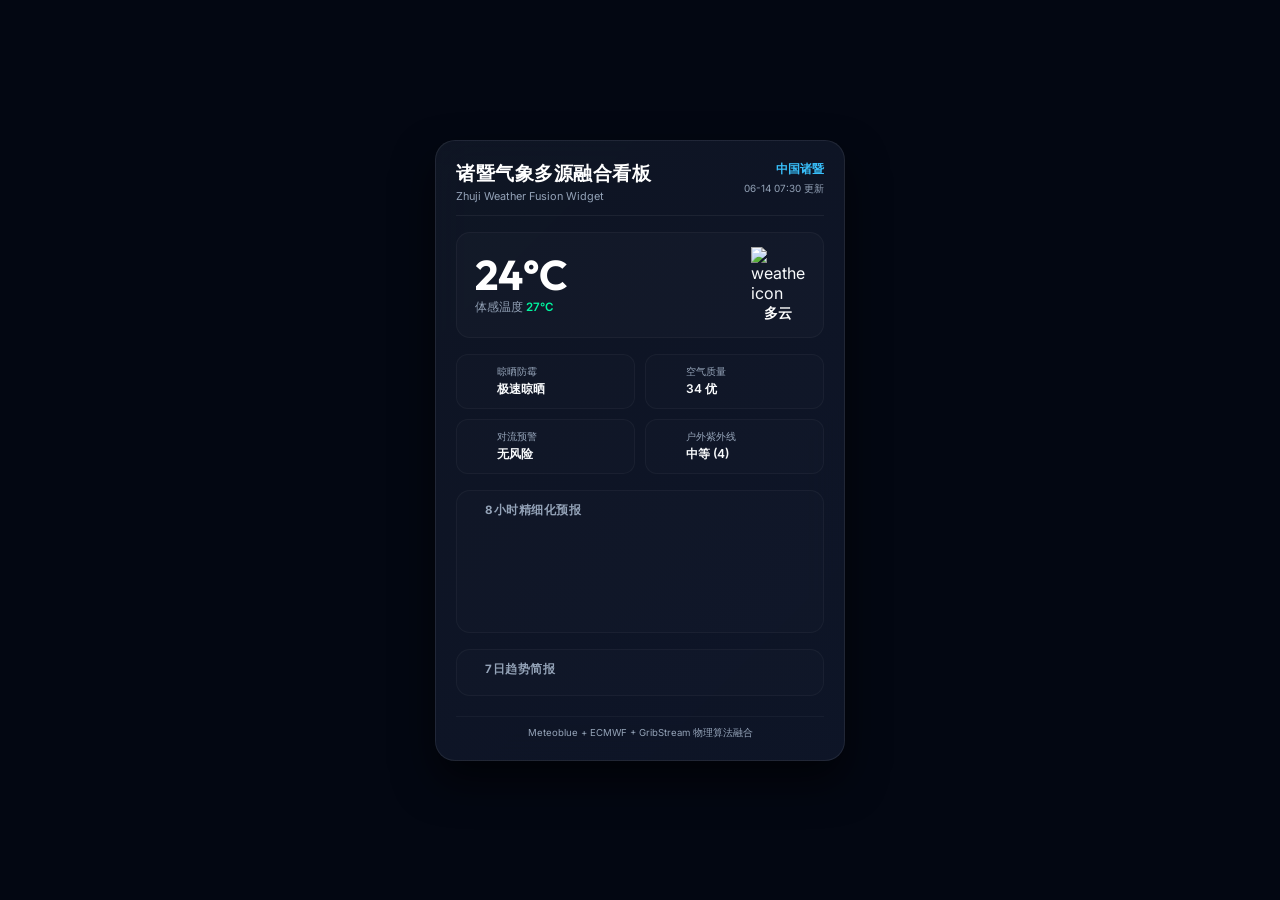
==== web/mobile_card.html @ 3dada57c "initial commit: zhuji weather fusion card push service" ====
<!DOCTYPE html>
<html lang="zh-CN">
<head>
    <meta charset="UTF-8">
    <meta name="viewport" content="width=device-width, initial-scale=1.0">
    <title>诸暨天气预报 | 手机卡片</title>
    <!-- Google Fonts -->
    <link href="https://fonts.googleapis.com/css2?family=Inter:wght@300;400;500;600;700&family=Outfit:wght@300;400;500;600;700&display=swap" rel="stylesheet">
    <!-- Lucide Icons -->
    <script src="https://unpkg.com/lucide@latest"></script>
    <style>
        :root {
            --bg-glass: rgba(10, 15, 30, 0.7);
            --card-border: rgba(255, 255, 255, 0.08);
            --text-primary: #f8fafc;
            --text-secondary: #94a3b8;
            --mb-light-blue: #38bdf8;
            --accent-green: #00f5a0;
            --font-number: 'Outfit', sans-serif;
            --font-main: 'Inter', 'Microsoft YaHei', sans-serif;
        }

        * {
            box-sizing: border-box;
            margin: 0;
            padding: 0;
        }

        body {
            font-family: var(--font-main);
            background: #030712;
            color: var(--text-primary);
            display: flex;
            justify-content: center;
            align-items: center;
            min-height: 100vh;
            padding: 10px;
        }

        /* 手机卡片主容器 */
        #mobile-weather-card {
            width: 410px;
            background: linear-gradient(135deg, rgba(17, 24, 39, 0.85) 0%, rgba(15, 23, 42, 0.9) 100%);
            border: 1px solid var(--card-border);
            border-radius: 20px;
            padding: 20px;
            box-shadow: 0 20px 40px rgba(0, 0, 0, 0.6);
            backdrop-filter: blur(20px);
            overflow: hidden;
            display: flex;
            flex-direction: column;
            gap: 16px;
        }

        /* 头部样式 */
        .card-header {
            display: flex;
            justify-content: space-between;
            align-items: flex-start;
            border-bottom: 1px solid rgba(255, 255, 255, 0.06);
            padding-pb: 12px;
            padding-bottom: 12px;
        }

        .header-left h1 {
            font-family: 'Outfit', sans-serif;
            font-size: 1.2rem;
            font-weight: 700;
            letter-spacing: 0.5px;
            color: #fff;
        }

        .header-left .sub {
            font-size: 0.68rem;
            color: var(--text-secondary);
            margin-top: 2px;
        }

        .header-right {
            text-align: right;
        }

        .header-right .location {
            font-size: 0.75rem;
            font-weight: 600;
            color: var(--mb-light-blue);
            display: flex;
            align-items: center;
            gap: 4px;
            justify-content: flex-end;
        }

        .header-right .update-time {
            font-size: 0.62rem;
            color: var(--text-secondary);
            margin-top: 4px;
        }

        /* 核心天气快报 */
        .current-weather-banner {
            display: flex;
            align-items: center;
            justify-content: space-between;
            background: rgba(255, 255, 255, 0.02);
            border: 1px solid rgba(255, 255, 255, 0.04);
            border-radius: 14px;
            padding: 14px 18px;
        }

        .current-temp-block {
            display: flex;
            flex-direction: column;
        }

        .current-temp {
            font-family: var(--font-number);
            font-size: 2.6rem;
            font-weight: 700;
            line-height: 1;
            color: #fff;
        }

        .current-feels {
            font-size: 0.72rem;
            color: var(--text-secondary);
            margin-top: 4px;
        }

        .current-feels span {
            color: var(--accent-green);
            font-weight: 600;
        }

        .current-icon-block {
            display: flex;
            flex-direction: column;
            align-items: center;
            gap: 4px;
        }

        .current-icon {
            width: 54px;
            height: 54px;
        }

        .current-cond-text {
            font-size: 0.85rem;
            font-weight: 700;
            color: #fff;
        }

        /* 生活指标四宫格 */
        .lifestyle-grid {
            display: grid;
            grid-template-columns: 1fr 1fr;
            gap: 10px;
        }

        .grid-item {
            background: rgba(255, 255, 255, 0.01);
            border: 1px solid rgba(255, 255, 255, 0.04);
            border-radius: 12px;
            padding: 10px 12px;
            display: flex;
            align-items: center;
            gap: 10px;
        }

        .grid-item i {
            width: 18px;
            height: 18px;
            opacity: 0.8;
        }

        .item-info {
            display: flex;
            flex-direction: column;
        }

        .item-label {
            font-size: 0.65rem;
            color: var(--text-secondary);
        }

        .item-val {
            font-size: 0.75rem;
            font-weight: 600;
            margin-top: 2px;
        }

        /* 颜色标签分类 */
        .color-green { color: var(--accent-green); }
        .color-blue { color: var(--mb-light-blue); }
        .color-orange { color: #f97316; }
        .color-red { color: #ff3366; }

        /* 逐时曲线容器 */
        .hourly-curve-section {
            background: rgba(255, 255, 255, 0.01);
            border: 1px solid rgba(255, 255, 255, 0.04);
            border-radius: 14px;
            padding: 12px;
            display: flex;
            flex-direction: column;
            gap: 8px;
        }

        .section-title {
            font-size: 0.72rem;
            font-weight: 700;
            color: var(--text-secondary);
            text-transform: uppercase;
            letter-spacing: 0.5px;
            display: flex;
            align-items: center;
            gap: 4px;
        }

        .section-title i {
            width: 12px;
            height: 12px;
        }

        .hourly-timeline-container {
            display: flex;
            justify-content: space-between;
            padding: 0 4px;
            margin-top: 4px;
        }

        .time-node {
            display: flex;
            flex-direction: column;
            align-items: center;
            gap: 4px;
            width: 42px;
        }

        .time-label {
            font-size: 0.62rem;
            color: var(--text-secondary);
            font-weight: 600;
        }

        .time-icon {
            width: 20px;
            height: 20px;
        }

        .time-pop {
            font-family: var(--font-number);
            font-size: 0.58rem;
            color: var(--mb-light-blue);
            font-weight: 700;
        }

        .curve-canvas-wrap {
            width: 100%;
            height: 70px;
            position: relative;
            margin: 6px 0;
        }

        #mobile-temp-svg {
            width: 100%;
            height: 70px;
            display: block;
            overflow: visible;
        }

        /* 7日趋势纵向列表 */
        .daily-list-section {
            background: rgba(255, 255, 255, 0.01);
            border: 1px solid rgba(255, 255, 255, 0.04);
            border-radius: 14px;
            padding: 12px;
            display: flex;
            flex-direction: column;
            gap: 6px;
        }

        .daily-row {
            display: flex;
            align-items: center;
            justify-content: space-between;
            padding: 6px 4px;
            border-bottom: 1px solid rgba(255, 255, 255, 0.02);
        }

        .daily-row:last-child {
            border-bottom: none;
        }

        .daily-row-day {
            font-size: 0.75rem;
            font-weight: 600;
            width: 85px;
        }

        .daily-row-icon-wrap {
            display: flex;
            align-items: center;
            gap: 4px;
            width: 60px;
        }

        .daily-row-icon {
            width: 22px;
            height: 22px;
        }

        .daily-row-precip {
            font-family: var(--font-number);
            font-size: 0.62rem;
            color: var(--mb-light-blue);
            font-weight: 600;
        }

        .daily-row-indices {
            display: flex;
            gap: 8px;
            width: 90px;
            font-size: 0.62rem;
            color: var(--text-secondary);
        }

        .daily-row-index-item {
            display: flex;
            align-items: center;
            gap: 2px;
        }

        .daily-row-temp {
            font-family: var(--font-number);
            font-size: 0.72rem;
            font-weight: 600;
            text-align: right;
            width: 90px;
        }

        .daily-row-temp .max {
            color: #fff;
            margin-right: 6px;
        }

        .daily-row-temp .min {
            color: var(--text-secondary);
        }

        /* 页脚版权 */
        .card-footer {
            text-align: center;
            font-size: 0.6rem;
            color: var(--text-secondary);
            border-top: 1px solid rgba(255, 255, 255, 0.04);
            padding-top: 10px;
            margin-top: 4px;
        }
    </style>
</head>
<body>

    <!-- 卡片主DOM，Playwright 会截取该元素 -->
    <div id="mobile-weather-card">
        <!-- 头部 -->
        <div class="card-header">
            <div class="header-left">
                <h1>诸暨气象多源融合看板</h1>
                <div class="sub">Zhuji Weather Fusion Widget</div>
            </div>
            <div class="header-right">
                <div class="location"><i data-lucide="map-pin" style="width:12px;height:12px;"></i> 中国诸暨</div>
                <div class="update-time" id="update-time-lbl">06-14 07:30 更新</div>
            </div>
        </div>

        <!-- 核心天气气温 -->
        <div class="current-weather-banner">
            <div class="current-temp-block">
                <span class="current-temp" id="curr-temp-val">24°C</span>
                <span class="current-feels">体感温度 <span id="curr-felt-val">27°C</span></span>
            </div>
            <div class="current-icon-block">
                <img src="" id="curr-weather-img" class="current-icon" alt="weather icon">
                <span class="current-cond-text" id="curr-cond-txt">多云</span>
            </div>
        </div>

        <!-- 四宫格物理与生活指数 -->
        <div class="lifestyle-grid">
            <div class="grid-item">
                <i data-lucide="shirt" class="color-green" id="idx-laundry-ico"></i>
                <div class="item-info">
                    <span class="item-label">晾晒防霉</span>
                    <span class="item-val" id="idx-laundry-lbl">极速晾晒</span>
                </div>
            </div>
            <div class="grid-item">
                <i data-lucide="wind" class="color-blue" id="idx-aqi-ico"></i>
                <div class="item-info">
                    <span class="item-label">空气质量</span>
                    <span class="item-val" id="idx-aqi-lbl">34 优</span>
                </div>
            </div>
            <div class="grid-item">
                <i data-lucide="shield-alert" class="color-green" id="idx-cape-ico"></i>
                <div class="item-info">
                    <span class="item-label">对流预警</span>
                    <span class="item-val id="idx-cape-lbl" id="idx-cape-lbl">无风险</span>
                </div>
            </div>
            <div class="grid-item">
                <i data-lucide="sun-dim" class="color-orange" id="idx-uv-ico"></i>
                <div class="item-info">
                    <span class="item-label">户外紫外线</span>
                    <span class="item-val" id="idx-uv-lbl">中等 (4)</span>
                </div>
            </div>
        </div>

        <!-- 逐时曲线预警 -->
        <div class="hourly-curve-section">
            <div class="section-title">
                <i data-lucide="clock"></i> 8小时精细化预报
            </div>
            
            <!-- 时间与降水图标行 -->
            <div class="hourly-timeline-container" id="hourly-timeline">
                <!-- 动态生成 8 个节点 -->
            </div>

            <!-- SVG 贝塞尔温度波浪曲线 -->
            <div class="curve-canvas-wrap">
                <svg id="mobile-temp-svg"></svg>
            </div>
        </div>

        <!-- 7日趋势简版 -->
        <div class="daily-list-section">
            <div class="section-title">
                <i data-lucide="calendar"></i> 7日趋势简报
            </div>
            <div id="daily-list-wrapper">
                <!-- 动态生成 7行 -->
            </div>
        </div>

        <!-- 卡片底部 -->
        <div class="card-footer">
            Meteoblue + ECMWF + GribStream 物理算法融合
        </div>
    </div>

    <!-- 前端脚本：异步拉取接口渲染卡片 -->
    <script>
        const ICON_MAP = {
            "sunny": "clear-day.svg",
            "sunny-night": "clear-night.svg",
            "cloudy": "partly-cloudy-day.svg",
            "cloudy-night": "partly-cloudy-night.svg",
            "overcast": "overcast.svg",
            "light-rain": "rain.svg",
            "heavy-rain": "extreme-day-rain.svg",
            "heavy-rain-night": "extreme-night-rain.svg",
            "thunderstorm": "thunderstorms-day-rain.svg",
            "thunderstorm-night": "thunderstorms-night-rain.svg"
        };

        const LAUNDRY_COLORS = {
            1: "color-green",
            2: "color-blue",
            3: "color-orange",
            4: "color-red"
        };

        const COND_MAP = {
            "sunny": "晴",
            "sunny-night": "晴朗(夜)",
            "cloudy": "多云",
            "cloudy-night": "多云",
            "overcast": "阴",
            "light-rain": "小雨",
            "heavy-rain": "大雨",
            "heavy-rain-night": "大雨",
            "thunderstorm": "雷阵雨",
            "thunderstorm-night": "雷阵雨"
        };

        async function loadMobileCard() {
            try {
                const urlParams = new URLSearchParams(window.location.search);
                const isTomorrow = urlParams.get('day') === 'tomorrow';

                const [hourlyRes, dailyRes] = await Promise.all([
                    fetch("/api/forecast/hourly").then(r => r.json()),
                    fetch("/api/forecast/daily").then(r => r.json())
                ]);

                // 1. 设置更新时间
                const now = new Date();
                document.getElementById("update-time-lbl").innerText = 
                    `${(now.getMonth()+1).toString().padStart(2,'0')}-${now.getDate().toString().padStart(2,'0')} ${now.getHours().toString().padStart(2,'0')}:${now.getMinutes().toString().padStart(2,'0')} 更新`;

                // 2. 设置当前气温看板与标题
                const targetDaily = isTomorrow ? dailyRes[1] : dailyRes[0];
                const targetHourlyForBanner = isTomorrow 
                    ? (hourlyRes.find(hour => hour.time_local.startsWith("明日 ")) || hourlyRes[0])
                    : hourlyRes[0];

                if (isTomorrow) {
                    document.querySelector(".header-left h1").innerText = "诸暨市明日精细天气预报";
                } else {
                    document.querySelector(".header-left h1").innerText = "诸暨气象多源融合看板";
                }

                if (targetHourlyForBanner) {
                    if (isTomorrow && targetDaily) {
                        document.getElementById("curr-temp-val").innerText = `${targetDaily.temperature_min} ~ ${targetDaily.temperature_max}°C`;
                        document.getElementById("curr-felt-val").innerText = `${targetDaily.temperature_max}°C`;
                        document.querySelector(".current-feels").innerHTML = `体感预警 <span>${targetDaily.heat_alert}</span>`;
                        document.getElementById("curr-cond-txt").innerText = COND_MAP[targetDaily.icon] || "多云";
                        const imgName = ICON_MAP[targetDaily.icon] || "cloudy.svg";
                        document.getElementById("curr-weather-img").src = `https://cdn.jsdelivr.net/npm/@meteocons/svg@latest/fill/${imgName}`;
                    } else {
                        document.getElementById("curr-temp-val").innerText = `${targetHourlyForBanner.temperature}°C`;
                        document.getElementById("curr-felt-val").innerText = `${targetHourlyForBanner.apparent_temperature}°C`;
                        document.querySelector(".current-feels").innerHTML = `体感温度 <span id="curr-felt-val">${targetHourlyForBanner.apparent_temperature}°C</span>`;
                        document.getElementById("curr-cond-txt").innerText = targetHourlyForBanner.condition;
                        const imgName = ICON_MAP[targetHourlyForBanner.icon] || "cloudy.svg";
                        document.getElementById("curr-weather-img").src = `https://cdn.jsdelivr.net/npm/@meteocons/svg@latest/fill/${imgName}`;
                    }
                    
                    // 设置四宫格实时指标
                    // AQI
                    const aqiVal = isTomorrow && targetDaily ? targetDaily.aqi_mean : targetHourlyForBanner.aqi;
                    let aqiLevel = "优";
                    let aqiColor = "color-green";
                    if (aqiVal > 150) { aqiLevel = "重度"; aqiColor = "color-red"; }
                    else if (aqiVal > 100) { aqiLevel = "轻度"; aqiColor = "color-orange"; }
                    else if (aqiVal > 50) { aqiLevel = "良"; aqiColor = "color-blue"; }
                    
                    document.getElementById("idx-aqi-lbl").innerText = `${aqiVal} ${aqiLevel}`;
                    document.getElementById("idx-aqi-ico").className = aqiColor;

                    // 对流 CAPE
                    let maxCapeLevel = targetHourlyForBanner.cape_level;
                    let maxCapeRisk = targetHourlyForBanner.cape_risk;
                    if (isTomorrow) {
                        const tomorrowHours = hourlyRes.filter(hour => hour.time_local.startsWith("明日 "));
                        if (tomorrowHours.length > 0) {
                            const maxHour = tomorrowHours.reduce((prev, current) => (prev.cape_level > current.cape_level) ? prev : current);
                            maxCapeLevel = maxHour.cape_level;
                            maxCapeRisk = maxHour.cape_risk;
                        }
                    }
                    let capeColor = "color-green";
                    if (maxCapeLevel === 3) capeColor = "color-orange";
                    if (maxCapeLevel === 4) capeColor = "color-red";
                    document.getElementById("idx-cape-lbl").innerText = maxCapeRisk;
                    document.getElementById("idx-cape-ico").className = capeColor;

                    // UV Index
                    const uvVal = isTomorrow && targetDaily ? targetDaily.uv_max : targetHourlyForBanner.uvindex;
                    let uvText = "低";
                    let uvColor = "color-green";
                    if (uvVal >= 8) { uvText = "极高"; uvColor = "color-red"; }
                    else if (uvVal >= 5) { uvText = "高"; uvColor = "color-orange"; }
                    else if (uvVal >= 3) { uvText = "中等"; uvColor = "color-blue"; }
                    
                    document.getElementById("idx-uv-lbl").innerText = `${uvVal} ${uvText}`;
                    document.getElementById("idx-uv-ico").className = uvColor;
                }

                // 3. 设置生活晾晒指标
                if (targetDaily) {
                    const cleanLaundryName = targetDaily.laundry_index.split(' ')[0];
                    document.getElementById("idx-laundry-lbl").innerText = cleanLaundryName;
                    document.getElementById("idx-laundry-ico").className = LAUNDRY_COLORS[targetDaily.laundry_level] || "color-green";
                }

                // 4. 渲染 逐时 timeline 节点与 SVG 温度波浪线
                const hourly8 = isTomorrow 
                    ? hourlyRes.filter(hour => hour.time_local.startsWith("明日 ")).slice(0, 8)
                    : hourlyRes.slice(0, 8);

                const hourlyTitle = document.querySelector(".hourly-curve-section .section-title");
                if (hourlyTitle) {
                    hourlyTitle.innerHTML = isTomorrow 
                        ? `<i data-lucide="clock"></i> 明日精细化预报` 
                        : `<i data-lucide="clock"></i> 8小时精细化预报`;
                }

                const timelineContainer = document.getElementById("hourly-timeline");
                timelineContainer.innerHTML = "";

                hourly8.forEach(hour => {
                    const node = document.createElement("div");
                    node.className = "time-node";
                    
                    const iconFile = ICON_MAP[hour.icon] || "cloudy.svg";
                    const isRainy = hour.precipitation_probability > 0;
                    const popLabel = isRainy ? `${hour.precipitation_probability}%` : "";
                    
                    // Display hour time cleanest way
                    let displayTime = hour.time_local;
                    if (displayTime.startsWith("明日 ")) {
                        displayTime = displayTime.replace("明日 ", "");
                    }
                    
                    node.innerHTML = `
                        <span class="time-label">${displayTime}</span>
                        <img src="https://cdn.jsdelivr.net/npm/@meteocons/svg@latest/fill/${iconFile}" class="time-icon" alt="icon">
                        <span class="time-pop">${popLabel}</span>
                    `;
                    timelineContainer.appendChild(node);
                });

                drawMobileCurve(hourly8);

                // 5. 7 日趋势行列表
                const dailyWrapper = document.getElementById("daily-list-wrapper");
                dailyWrapper.innerHTML = "";

                dailyRes.forEach(day => {
                    const row = document.createElement("div");
                    row.className = "daily-row";
                    
                    const rowIconFile = ICON_MAP[day.icon] || "cloudy.svg";
                    const rainText = day.precipitation_text !== "-" ? day.precipitation_text : "";
                    
                    row.innerHTML = `
                        <span class="daily-row-day">${day.day_name}</span>
                        <div class="daily-row-icon-wrap">
                            <img src="https://cdn.jsdelivr.net/npm/@meteocons/svg@latest/fill/${rowIconFile}" class="daily-row-icon" alt="icon">
                            <span class="daily-row-precip">${rainText}</span>
                        </div>
                        <div class="daily-row-indices">
                            <span class="daily-row-index-item" title="AQI"><i data-lucide="wind" style="width:10px;height:10px;color:#10b981;"></i>${day.aqi_mean}</span>
                            <span class="daily-row-index-item" title="土壤湿度"><i data-lucide="sprout" style="width:10px;height:10px;color:#34d399;"></i>${day.soil_moisture_mean}%</span>
                        </div>
                        <span class="daily-row-temp">
                            <span class="max">${day.temperature_max}°</span>
                            <span class="min">${day.temperature_min}°</span>
                        </span>
                    `;
                    dailyWrapper.appendChild(row);
                });

                if (window.lucide) {
                    window.lucide.createIcons();
                }

            } catch (err) {
                console.error("加载移动端卡片数据异常:", err);
            }
        }

        // 绘制移动端 SVG 曲线
        function drawMobileCurve(hourlyData) {
            const svg = document.getElementById("mobile-temp-svg");
            svg.innerHTML = "";

            const count = hourlyData.length;
            const containerWidth = 370; // 410px 宽度减去 2*20px padding
            const colWidth = containerWidth / count;
            const height = 70;
            
            svg.setAttribute("width", containerWidth);
            svg.setAttribute("height", height);
            svg.setAttribute("viewBox", `0 0 ${containerWidth} ${height}`);

            const temps = hourlyData.map(h => h.temperature);
            const apparents = hourlyData.map(h => h.apparent_temperature);
            const allVal = [...temps, ...apparents];
            const maxVal = Math.max(...allVal);
            const minVal = Math.min(...allVal);
            const range = maxVal - minVal || 1;

            const pointsActual = [];
            const pointsApparent = [];

            for (let i = 0; i < count; i++) {
                const x = colWidth * i + colWidth / 2;
                const yActual = 52 - ((hourlyData[i].temperature - minVal) / range) * 38;
                pointsActual.push({ x, y: yActual, val: hourlyData[i].temperature });

                const yApparent = 52 - ((hourlyData[i].apparent_temperature - minVal) / range) * 38;
                pointsApparent.push({ x, y: yApparent, val: hourlyData[i].apparent_temperature });
            }

            const getBezierPath = (pts) => {
                if (pts.length === 0) return "";
                let d = `M ${pts[0].x} ${pts[0].y}`;
                for (let i = 0; i < pts.length - 1; i++) {
                    const p0 = pts[i];
                    const p1 = pts[i + 1];
                    const cpX1 = p0.x + 14;
                    const cpY1 = p0.y;
                    const cpX2 = p1.x - 14;
                    const cpY2 = p1.y;
                    d += ` C ${cpX1} ${cpY1}, ${cpX2} ${cpY2}, ${p1.x} ${p1.y}`;
                }
                return d;
            };

            // 1. 实际温度：渐变阴影填充
            if (pointsActual.length > 0) {
                const pathD = getBezierPath(pointsActual);
                const fillD = `${pathD} L ${pointsActual[pointsActual.length - 1].x} ${height} L ${pointsActual[0].x} ${height} Z`;
                
                let defs = svg.querySelector("defs");
                if (!defs) {
                    defs = document.createElementNS("http://www.w3.org/2000/svg", "defs");
                    defs.innerHTML = `
                        <linearGradient id="mob-curve-grad" x1="0" y1="0" x2="0" y2="1">
                            <stop offset="0%" stop-color="var(--mb-light-blue)" stop-opacity="0.25"/>
                            <stop offset="100%" stop-color="var(--mb-light-blue)" stop-opacity="0.0"/>
                        </linearGradient>
                    `;
                    svg.appendChild(defs);
                }

                const fillPath = document.createElementNS("http://www.w3.org/2000/svg", "path");
                fillPath.setAttribute("d", fillD);
                fillPath.setAttribute("fill", "url(#mob-curve-grad)");
                svg.appendChild(fillPath);

                // 实线
                const linePath = document.createElementNS("http://www.w3.org/2000/svg", "path");
                linePath.setAttribute("d", pathD);
                linePath.setAttribute("fill", "none");
                linePath.setAttribute("stroke", "var(--mb-light-blue)");
                linePath.setAttribute("stroke-width", "2.5");
                svg.appendChild(linePath);
            }

            // 2. 体感温度线 (虚线)
            if (pointsApparent.length > 0) {
                const pathD = getBezierPath(pointsApparent);
                const linePath = document.createElementNS("http://www.w3.org/2000/svg", "path");
                linePath.setAttribute("d", pathD);
                linePath.setAttribute("fill", "none");
                linePath.setAttribute("stroke", "var(--accent-green)");
                linePath.setAttribute("stroke-width", "1.5");
                linePath.setAttribute("stroke-dasharray", "3,3");
                svg.appendChild(linePath);
            }

            // 3. 实际温度：绘制顶点
            pointsActual.forEach(p => {
                const outerCircle = document.createElementNS("http://www.w3.org/2000/svg", "circle");
                outerCircle.setAttribute("cx", p.x);
                outerCircle.setAttribute("cy", p.y);
                outerCircle.setAttribute("r", "3.5");
                outerCircle.setAttribute("fill", "#0c0f1c");
                outerCircle.setAttribute("stroke", "var(--mb-light-blue)");
                outerCircle.setAttribute("stroke-width", "1.5");
                svg.appendChild(outerCircle);
            });

            // 4. 文字标注
            for (let i = 0; i < count; i++) {
                const pActual = pointsActual[i];
                const pApparent = pointsApparent[i];

                let yActualLabel = pActual.y - 8;
                let yApparentLabel = pApparent.y + 11;
                
                if (pActual.val < pApparent.val) {
                    yActualLabel = pActual.y + 11;
                    yApparentLabel = pApparent.y - 8;
                }

                // 实际温度
                const tActual = document.createElementNS("http://www.w3.org/2000/svg", "text");
                tActual.setAttribute("x", pActual.x);
                tActual.setAttribute("y", yActualLabel);
                tActual.setAttribute("text-anchor", "middle");
                tActual.setAttribute("fill", "var(--text-primary)");
                tActual.setAttribute("style", "font-family: var(--font-number); font-weight: 700; font-size: 0.68rem; text-shadow: 0 1px 2px rgba(0,0,0,0.85);");
                tActual.textContent = `${pActual.val}°`;
                svg.appendChild(tActual);
            }
        }

        document.addEventListener("DOMContentLoaded", loadMobileCard);
    </script>
</body>
</html>
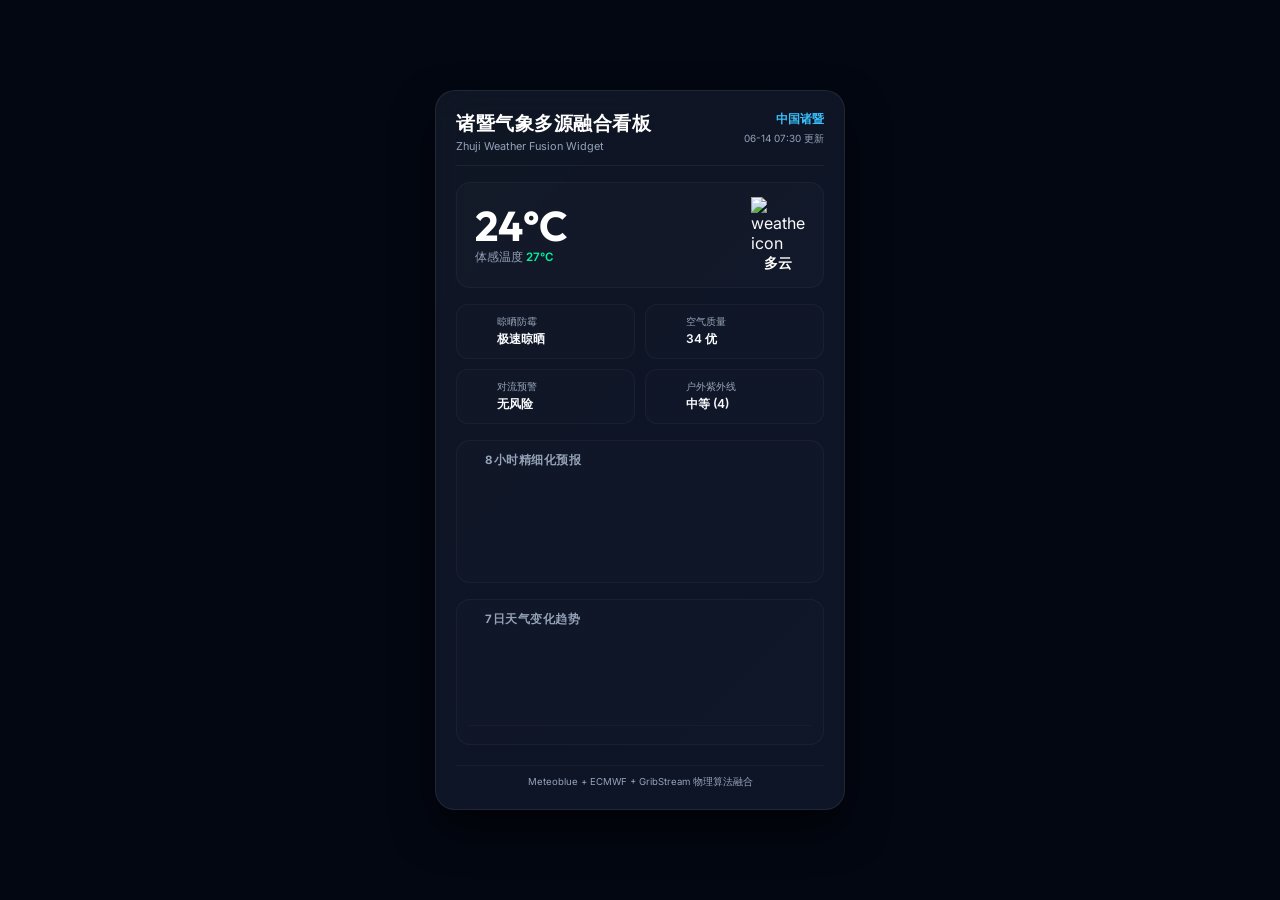
==== commit 8fd31dc1: "feat: design horizontal 7-day temperature curve chart and prevent duplicate Lark text display" ====
--- a/web/mobile_card.html
+++ b/web/mobile_card.html
@@ -268,83 +268,107 @@
             overflow: visible;
         }
 
-        /* 7日趋势纵向列表 */
-        .daily-list-section {
+        /* 7日趋势横向曲线版 */
+        .daily-trend-section {
             background: rgba(255, 255, 255, 0.01);
             border: 1px solid rgba(255, 255, 255, 0.04);
             border-radius: 14px;
             padding: 12px;
             display: flex;
             flex-direction: column;
-            gap: 6px;
-        }
-
-        .daily-row {
-            display: flex;
+            gap: 8px;
+        }
+
+        .daily-trend-card {
+            display: flex;
+            flex-direction: column;
+            position: relative;
+        }
+
+        .daily-header-row {
+            display: grid;
+            grid-template-columns: repeat(7, 1fr);
+            justify-items: center;
+            padding: 0 2px;
+        }
+
+        .daily-header-col {
+            display: flex;
+            flex-direction: column;
             align-items: center;
-            justify-content: space-between;
-            padding: 6px 4px;
-            border-bottom: 1px solid rgba(255, 255, 255, 0.02);
-        }
-
-        .daily-row:last-child {
-            border-bottom: none;
-        }
-
-        .daily-row-day {
-            font-size: 0.75rem;
+            width: 100%;
+            text-align: center;
+            gap: 3px;
+        }
+
+        .daily-day-label {
+            font-size: 0.65rem;
             font-weight: 600;
-            width: 85px;
-        }
-
-        .daily-row-icon-wrap {
-            display: flex;
+            color: var(--text-primary);
+        }
+
+        .daily-date-label {
+            font-size: 0.52rem;
+            color: var(--text-secondary);
+        }
+
+        .daily-cond-icon {
+            width: 20px;
+            height: 20px;
+            margin-top: 2px;
+        }
+
+        .daily-cond-text {
+            font-size: 0.58rem;
+            color: var(--text-primary);
+            font-weight: 500;
+        }
+
+        .daily-curve-wrap {
+            width: 100%;
+            height: 80px;
+            position: relative;
+            margin: 4px 0;
+        }
+
+        #daily-temp-svg {
+            width: 100%;
+            height: 80px;
+            display: block;
+            overflow: visible;
+        }
+
+        .daily-footer-row {
+            display: grid;
+            grid-template-columns: repeat(7, 1fr);
+            justify-items: center;
+            padding: 0 2px;
+            border-top: 1px solid rgba(255, 255, 255, 0.03);
+            padding-top: 6px;
+            margin-top: 2px;
+        }
+
+        .daily-footer-col {
+            display: flex;
+            flex-direction: column;
             align-items: center;
-            gap: 4px;
-            width: 60px;
-        }
-
-        .daily-row-icon {
-            width: 22px;
-            height: 22px;
-        }
-
-        .daily-row-precip {
+            width: 100%;
+            text-align: center;
+            gap: 2px;
+        }
+
+        .daily-precip-label {
             font-family: var(--font-number);
-            font-size: 0.62rem;
+            font-size: 0.52rem;
             color: var(--mb-light-blue);
             font-weight: 600;
-        }
-
-        .daily-row-indices {
-            display: flex;
-            gap: 8px;
-            width: 90px;
-            font-size: 0.62rem;
+            height: 11px;
+        }
+
+        .daily-aqi-label {
+            font-size: 0.52rem;
             color: var(--text-secondary);
-        }
-
-        .daily-row-index-item {
-            display: flex;
-            align-items: center;
-            gap: 2px;
-        }
-
-        .daily-row-temp {
-            font-family: var(--font-number);
-            font-size: 0.72rem;
-            font-weight: 600;
-            text-align: right;
-            width: 90px;
-        }
-
-        .daily-row-temp .max {
-            color: #fff;
-            margin-right: 6px;
-        }
-
-        .daily-row-temp .min {
-            color: var(--text-secondary);
+            font-weight: 500;
         }
 
         /* 页脚版权 */
@@ -435,13 +459,22 @@
             </div>
         </div>
 
-        <!-- 7日趋势简版 -->
-        <div class="daily-list-section">
+        <!-- 7日趋势曲线版 -->
+        <div class="daily-trend-section">
             <div class="section-title">
-                <i data-lucide="calendar"></i> 7日趋势简报
-            </div>
-            <div id="daily-list-wrapper">
-                <!-- 动态生成 7行 -->
+                <i data-lucide="calendar"></i> 7日天气变化趋势
+            </div>
+            <div class="daily-trend-card">
+                <!-- 顶部列信息 -->
+                <div class="daily-header-row" id="daily-header-row"></div>
+                
+                <!-- 中间曲线 -->
+                <div class="daily-curve-wrap">
+                    <svg id="daily-temp-svg"></svg>
+                </div>
+                
+                <!-- 底部列信息 -->
+                <div class="daily-footer-row" id="daily-footer-row"></div>
             </div>
         </div>
 
@@ -496,10 +529,21 @@
                     fetch("/api/forecast/daily").then(r => r.json())
                 ]);
 
-                // 1. 设置更新时间
-                const now = new Date();
-                document.getElementById("update-time-lbl").innerText = 
-                    `${(now.getMonth()+1).toString().padStart(2,'0')}-${now.getDate().toString().padStart(2,'0')} ${now.getHours().toString().padStart(2,'0')}:${now.getMinutes().toString().padStart(2,'0')} 更新`;
+                // 1. 设置更新时间 (使用 Asia/Shanghai 时区以适配 GitHub Actions 运行环境)
+                const formatter = new Intl.DateTimeFormat('zh-CN', {
+                    timeZone: 'Asia/Shanghai',
+                    month: '2-digit',
+                    day: '2-digit',
+                    hour: '2-digit',
+                    minute: '2-digit',
+                    hour12: false
+                });
+                const parts = formatter.formatToParts(new Date());
+                const month = parts.find(p => p.type === 'month').value;
+                const day = parts.find(p => p.type === 'day').value;
+                const hour = parts.find(p => p.type === 'hour').value;
+                const minute = parts.find(p => p.type === 'minute').value;
+                document.getElementById("update-time-lbl").innerText = `${month}-${day} ${hour}:${minute} 更新`;
 
                 // 2. 设置当前气温看板与标题
                 const targetDaily = isTomorrow ? dailyRes[1] : dailyRes[0];
@@ -617,34 +661,48 @@
 
                 drawMobileCurve(hourly8);
 
-                // 5. 7 日趋势行列表
-                const dailyWrapper = document.getElementById("daily-list-wrapper");
-                dailyWrapper.innerHTML = "";
+                // 5. 7 日趋势横向卡片渲染
+                const headerRow = document.getElementById("daily-header-row");
+                const footerRow = document.getElementById("daily-footer-row");
+                headerRow.innerHTML = "";
+                footerRow.innerHTML = "";
 
                 dailyRes.forEach(day => {
-                    const row = document.createElement("div");
-                    row.className = "daily-row";
+                    // 1) 顶部列：天、日期、图标、状况
+                    const headerCol = document.createElement("div");
+                    headerCol.className = "daily-header-col";
                     
                     const rowIconFile = ICON_MAP[day.icon] || "cloudy.svg";
-                    const rainText = day.precipitation_text !== "-" ? day.precipitation_text : "";
-                    
-                    row.innerHTML = `
-                        <span class="daily-row-day">${day.day_name}</span>
-                        <div class="daily-row-icon-wrap">
-                            <img src="https://cdn.jsdelivr.net/npm/@meteocons/svg@latest/fill/${rowIconFile}" class="daily-row-icon" alt="icon">
-                            <span class="daily-row-precip">${rainText}</span>
-                        </div>
-                        <div class="daily-row-indices">
-                            <span class="daily-row-index-item" title="AQI"><i data-lucide="wind" style="width:10px;height:10px;color:#10b981;"></i>${day.aqi_mean}</span>
-                            <span class="daily-row-index-item" title="土壤湿度"><i data-lucide="sprout" style="width:10px;height:10px;color:#34d399;"></i>${day.soil_moisture_mean}%</span>
-                        </div>
-                        <span class="daily-row-temp">
-                            <span class="max">${day.temperature_max}°</span>
-                            <span class="min">${day.temperature_min}°</span>
-                        </span>
+                    
+                    // 缩短星期显示，比如 "今天 (周四)" -> "今天", "周五" -> "周五"
+                    let displayDay = day.day_name;
+                    if (displayDay.includes(" (")) {
+                        displayDay = displayDay.split(" (")[0];
+                    }
+                    
+                    headerCol.innerHTML = `
+                        <span class="daily-day-label">${displayDay}</span>
+                        <span class="daily-date-label">${day.date}</span>
+                        <img src="https://cdn.jsdelivr.net/npm/@meteocons/svg@latest/fill/${rowIconFile}" class="daily-cond-icon" alt="icon">
+                        <span class="daily-cond-text">${day.condition_text}</span>
                     `;
-                    dailyWrapper.appendChild(row);
+                    headerRow.appendChild(headerCol);
+
+                    // 2) 底部列：降水量、AQI
+                    const footerCol = document.createElement("div");
+                    footerCol.className = "daily-footer-col";
+                    
+                    const rainVal = day.precipitation_text !== "-" ? day.precipitation_text.replace(" mm", "") : "";
+                    const precipText = rainVal ? `${rainVal}m` : "-";
+                    
+                    footerCol.innerHTML = `
+                        <span class="daily-precip-label">${precipText}</span>
+                        <span class="daily-aqi-label">AQI ${day.aqi_mean}</span>
+                    `;
+                    footerRow.appendChild(footerCol);
                 });
+
+                drawDailyCurve(dailyRes);
 
                 if (window.lucide) {
                     window.lucide.createIcons();
@@ -780,7 +838,130 @@
                 tActual.setAttribute("style", "font-family: var(--font-number); font-weight: 700; font-size: 0.68rem; text-shadow: 0 1px 2px rgba(0,0,0,0.85);");
                 tActual.textContent = `${pActual.val}°`;
                 svg.appendChild(tActual);
+
+                // 体感温度
+                const tApparent = document.createElementNS("http://www.w3.org/2000/svg", "text");
+                tApparent.setAttribute("x", pApparent.x);
+                tApparent.setAttribute("y", yApparentLabel);
+                tApparent.setAttribute("text-anchor", "middle");
+                tApparent.setAttribute("fill", "var(--accent-green)");
+                tApparent.setAttribute("style", "font-family: var(--font-number); font-weight: 500; font-size: 0.58rem; text-shadow: 0 1px 2px rgba(0,0,0,0.85);");
+                tApparent.textContent = `${pApparent.val}°`;
+                svg.appendChild(tApparent);
             }
+        }
+
+        // 绘制 7 日高低温变化曲线
+        function drawDailyCurve(dailyData) {
+            const svg = document.getElementById("daily-temp-svg");
+            svg.innerHTML = "";
+
+            const count = dailyData.length;
+            const containerWidth = 370; // 410px - 40px
+            const colWidth = containerWidth / count;
+            const height = 80;
+
+            svg.setAttribute("width", containerWidth);
+            svg.setAttribute("height", height);
+            svg.setAttribute("viewBox", `0 0 ${containerWidth} ${height}`);
+
+            const maxTemps = dailyData.map(d => d.temperature_max);
+            const minTemps = dailyData.map(d => d.temperature_min);
+            const globalMax = Math.max(...maxTemps);
+            const globalMin = Math.min(...minTemps);
+            const range = globalMax - globalMin || 1;
+
+            const pointsMax = [];
+            const pointsMin = [];
+
+            for (let i = 0; i < count; i++) {
+                const x = colWidth * i + colWidth / 2;
+                // 将高低温区段映射到 Y 轴 [18, 62] px，保证上下各有盈余空间放置标注
+                const yMax = 62 - ((dailyData[i].temperature_max - globalMin) / range) * 44;
+                pointsMax.push({ x, y: yMax, val: dailyData[i].temperature_max });
+
+                const yMin = 62 - ((dailyData[i].temperature_min - globalMin) / range) * 44;
+                pointsMin.push({ x, y: yMin, val: dailyData[i].temperature_min });
+            }
+
+            const getBezierPath = (pts) => {
+                if (pts.length === 0) return "";
+                let d = `M ${pts[0].x} ${pts[0].y}`;
+                for (let i = 0; i < pts.length - 1; i++) {
+                    const p0 = pts[i];
+                    const p1 = pts[i + 1];
+                    const cpX1 = p0.x + 12;
+                    const cpY1 = p0.y;
+                    const cpX2 = p1.x - 12;
+                    const cpY2 = p1.y;
+                    d += ` C ${cpX1} ${cpY1}, ${cpX2} ${cpY2}, ${p1.x} ${p1.y}`;
+                }
+                return d;
+            };
+
+            // 1. 绘制高温曲线与渐变
+            if (pointsMax.length > 0) {
+                const pathD = getBezierPath(pointsMax);
+                const linePath = document.createElementNS("http://www.w3.org/2000/svg", "path");
+                linePath.setAttribute("d", pathD);
+                linePath.setAttribute("fill", "none");
+                linePath.setAttribute("stroke", "#f97316"); // 暖橙色
+                linePath.setAttribute("stroke-width", "2");
+                svg.appendChild(linePath);
+            }
+
+            // 2. 绘制低温曲线
+            if (pointsMin.length > 0) {
+                const pathD = getBezierPath(pointsMin);
+                const linePath = document.createElementNS("http://www.w3.org/2000/svg", "path");
+                linePath.setAttribute("d", pathD);
+                linePath.setAttribute("fill", "none");
+                linePath.setAttribute("stroke", "#38bdf8"); // 冰蓝色
+                linePath.setAttribute("stroke-width", "2");
+                svg.appendChild(linePath);
+            }
+
+            // 3. 绘制高温顶点与文字标签
+            pointsMax.forEach(p => {
+                const circle = document.createElementNS("http://www.w3.org/2000/svg", "circle");
+                circle.setAttribute("cx", p.x);
+                circle.setAttribute("cy", p.y);
+                circle.setAttribute("r", "3");
+                circle.setAttribute("fill", "#0c0f1c");
+                circle.setAttribute("stroke", "#f97316");
+                circle.setAttribute("stroke-width", "1.5");
+                svg.appendChild(circle);
+
+                const txt = document.createElementNS("http://www.w3.org/2000/svg", "text");
+                txt.setAttribute("x", p.x);
+                txt.setAttribute("y", p.y - 7);
+                txt.setAttribute("text-anchor", "middle");
+                txt.setAttribute("fill", "#fff");
+                txt.setAttribute("style", "font-family: var(--font-number); font-weight: 700; font-size: 0.65rem; text-shadow: 0 1px 2px rgba(0,0,0,0.85);");
+                txt.textContent = `${p.val}°`;
+                svg.appendChild(txt);
+            });
+
+            // 4. 绘制低温顶点与文字标签
+            pointsMin.forEach(p => {
+                const circle = document.createElementNS("http://www.w3.org/2000/svg", "circle");
+                circle.setAttribute("cx", p.x);
+                circle.setAttribute("cy", p.y);
+                circle.setAttribute("r", "3");
+                circle.setAttribute("fill", "#0c0f1c");
+                circle.setAttribute("stroke", "#38bdf8");
+                circle.setAttribute("stroke-width", "1.5");
+                svg.appendChild(circle);
+
+                const txt = document.createElementNS("http://www.w3.org/2000/svg", "text");
+                txt.setAttribute("x", p.x);
+                txt.setAttribute("y", p.y + 11);
+                txt.setAttribute("text-anchor", "middle");
+                txt.setAttribute("fill", "var(--text-secondary)");
+                txt.setAttribute("style", "font-family: var(--font-number); font-weight: 600; font-size: 0.6rem; text-shadow: 0 1px 2px rgba(0,0,0,0.85);");
+                txt.textContent = `${p.val}°`;
+                svg.appendChild(txt);
+            });
         }
 
         document.addEventListener("DOMContentLoaded", loadMobileCard);
